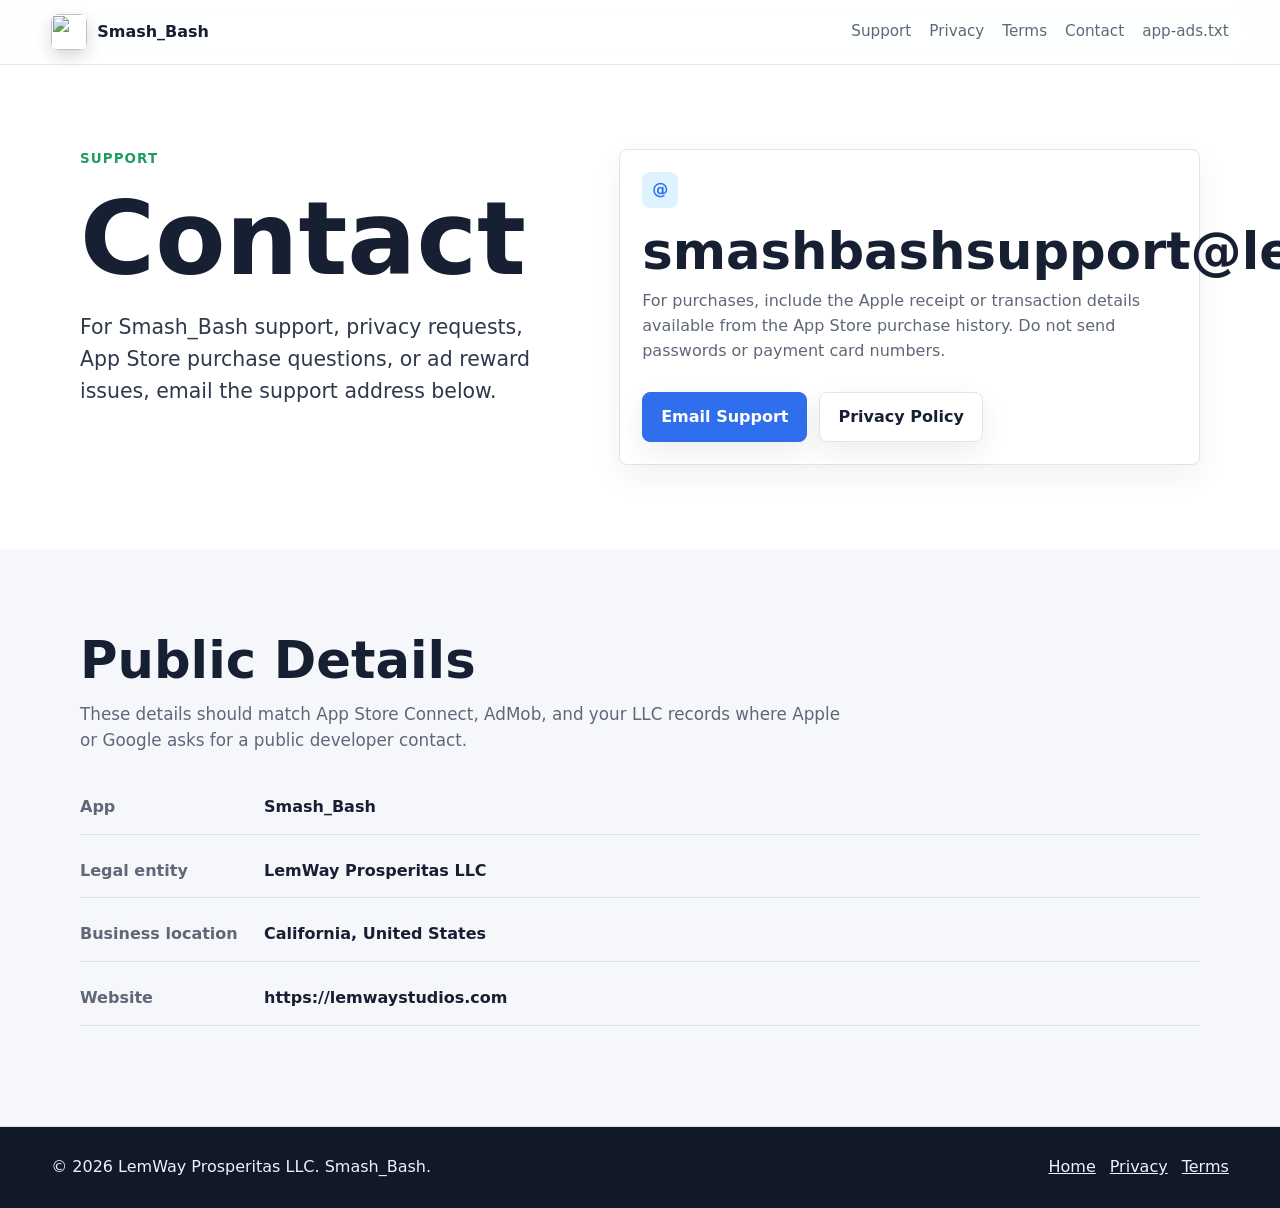
==== contact.html @ 6eeed698 "Add files via upload" ====
<!doctype html>
<html lang="en">
<head>
  <meta charset="utf-8">
  <meta name="viewport" content="width=device-width, initial-scale=1">
  <title>Contact | Smash_Bash</title>
  <meta name="description" content="Contact support for Smash_Bash.">
  <link rel="icon" href="assets/smash-bash-icon.png">
  <link rel="stylesheet" href="styles.css">
</head>
<body>
  <header class="site-header">
    <a class="brand" href="index.html">
      <img src="assets/smash-bash-icon.png" alt="">
      <span>Smash_Bash</span>
    </a>
    <nav class="nav" aria-label="Main navigation">
      <a href="index.html#support">Support</a>
      <a href="privacy.html">Privacy</a>
      <a href="terms.html">Terms</a>
      <a href="contact.html">Contact</a>
      <a href="app-ads.txt">app-ads.txt</a>
    </nav>
  </header>

  <main>
    <section class="section white">
      <div class="section-inner split">
        <div>
          <p class="eyebrow">Support</p>
          <h1>Contact</h1>
          <p class="lead">For Smash_Bash support, privacy requests, App Store purchase questions, or ad reward issues, email the support address below.</p>
        </div>
        <div class="card">
          <span class="badge blue">@</span>
          <h2>smashbashsupport@lemwaystudios.com</h2>
          <p>For purchases, include the Apple receipt or transaction details available from the App Store purchase history. Do not send passwords or payment card numbers.</p>
          <div class="actions">
            <a class="button primary" href="mailto:smashbashsupport@lemwaystudios.com?subject=Smash_Bash%20Support">Email Support</a>
            <a class="button" href="privacy.html">Privacy Policy</a>
          </div>
        </div>
      </div>
    </section>

    <section class="section">
      <div class="section-inner">
        <div class="section-head">
          <h2>Public Details</h2>
          <p>These details should match App Store Connect, AdMob, and your LLC records where Apple or Google asks for a public developer contact.</p>
        </div>
        <dl class="facts">
          <div class="fact-row">
            <dt>App</dt>
            <dd>Smash_Bash</dd>
          </div>
          <div class="fact-row">
            <dt>Legal entity</dt>
            <dd>LemWay Prosperitas LLC</dd>
          </div>
          <div class="fact-row">
            <dt>Business location</dt>
            <dd>California, United States</dd>
          </div>
          <div class="fact-row">
            <dt>Website</dt>
            <dd>https://lemwaystudios.com</dd>
          </div>
        </dl>
      </div>
    </section>
  </main>

  <footer class="site-footer">
    <span>© 2026 LemWay Prosperitas LLC. Smash_Bash.</span>
    <div class="footer-links">
      <a href="index.html">Home</a>
      <a href="privacy.html">Privacy</a>
      <a href="terms.html">Terms</a>
    </div>
  </footer>
</body>
</html>
---- styles.css ----
:root {
  color-scheme: light;
  --ink: #172033;
  --muted: #5f6878;
  --line: #dfe5ee;
  --paper: #ffffff;
  --mist: #f5f7fb;
  --mint: #d7f3e5;
  --sky: #dff2ff;
  --coral: #ff7b72;
  --gold: #f7c948;
  --blue: #2f6fed;
  --green: #1f9d63;
  --shadow: 0 18px 50px rgba(23, 32, 51, 0.13);
}

* {
  box-sizing: border-box;
}

html {
  scroll-behavior: smooth;
}

body {
  margin: 0;
  font-family: Inter, ui-sans-serif, system-ui, -apple-system, BlinkMacSystemFont, "Segoe UI", sans-serif;
  color: var(--ink);
  background: var(--mist);
  line-height: 1.55;
}

a {
  color: inherit;
}

.site-header {
  position: sticky;
  top: 0;
  z-index: 20;
  display: flex;
  align-items: center;
  justify-content: space-between;
  gap: 24px;
  padding: 14px clamp(18px, 4vw, 56px);
  background: rgba(255, 255, 255, 0.9);
  border-bottom: 1px solid rgba(223, 229, 238, 0.8);
  backdrop-filter: blur(18px);
}

.brand {
  display: inline-flex;
  align-items: center;
  gap: 10px;
  font-weight: 800;
  text-decoration: none;
}

.brand img {
  width: 36px;
  height: 36px;
  border-radius: 8px;
  box-shadow: 0 6px 16px rgba(23, 32, 51, 0.18);
}

.nav {
  display: flex;
  align-items: center;
  gap: 18px;
  color: var(--muted);
  font-size: 0.95rem;
}

.nav a {
  text-decoration: none;
}

.nav a:hover {
  color: var(--ink);
}

.hero {
  min-height: min(760px, calc(100vh - 66px));
  display: grid;
  grid-template-columns: minmax(0, 1fr) minmax(320px, 560px);
  align-items: center;
  gap: clamp(28px, 5vw, 72px);
  padding: clamp(40px, 7vw, 92px) clamp(18px, 4vw, 56px) 40px;
  background:
    linear-gradient(132deg, rgba(215, 243, 229, 0.95), rgba(223, 242, 255, 0.86) 54%, rgba(255, 255, 255, 0.9)),
    var(--mist);
}

.hero-copy {
  max-width: 740px;
}

.eyebrow {
  margin: 0 0 14px;
  color: var(--green);
  font-size: 0.84rem;
  font-weight: 800;
  letter-spacing: 0.08em;
  text-transform: uppercase;
}

h1,
h2,
h3 {
  margin: 0;
  line-height: 1.08;
}

h1 {
  max-width: 11ch;
  font-size: clamp(3.4rem, 8vw, 7.2rem);
}

h2 {
  font-size: clamp(2rem, 4vw, 3.35rem);
}

h3 {
  font-size: 1.12rem;
}

p {
  margin: 0;
}

.lead {
  max-width: 680px;
  margin-top: 18px;
  color: #2f394d;
  font-size: clamp(1.05rem, 2vw, 1.28rem);
}

.actions {
  display: flex;
  flex-wrap: wrap;
  gap: 12px;
  margin-top: 28px;
}

.button {
  min-height: 46px;
  display: inline-flex;
  align-items: center;
  justify-content: center;
  gap: 9px;
  padding: 12px 18px;
  border: 1px solid var(--line);
  border-radius: 8px;
  background: var(--paper);
  color: var(--ink);
  font-weight: 800;
  text-decoration: none;
  box-shadow: 0 10px 26px rgba(23, 32, 51, 0.08);
}

.button.primary {
  border-color: var(--blue);
  background: var(--blue);
  color: #fff;
}

.hero-art {
  width: min(100%, 560px);
  justify-self: center;
}

.hero-art img {
  width: 100%;
  display: block;
  border: 10px solid rgba(255, 255, 255, 0.82);
  border-radius: 8px;
  box-shadow: var(--shadow);
}

.hero-hint {
  display: grid;
  grid-template-columns: repeat(3, minmax(0, 1fr));
  gap: 12px;
  margin-top: 24px;
}

.stat {
  min-height: 88px;
  padding: 14px;
  border: 1px solid rgba(223, 229, 238, 0.84);
  border-radius: 8px;
  background: rgba(255, 255, 255, 0.68);
}

.stat strong {
  display: block;
  font-size: 1.3rem;
}

.stat span {
  display: block;
  margin-top: 3px;
  color: var(--muted);
  font-size: 0.9rem;
}

.section {
  padding: clamp(46px, 7vw, 84px) clamp(18px, 4vw, 56px);
}

.section.white {
  background: var(--paper);
}

.section-inner {
  max-width: 1120px;
  margin: 0 auto;
}

.section-head {
  max-width: 760px;
  margin-bottom: 28px;
}

.section-head p {
  margin-top: 12px;
  color: var(--muted);
  font-size: 1.05rem;
}

.grid {
  display: grid;
  grid-template-columns: repeat(3, minmax(0, 1fr));
  gap: 16px;
}

.card {
  min-height: 184px;
  padding: 22px;
  border: 1px solid var(--line);
  border-radius: 8px;
  background: var(--paper);
  box-shadow: 0 12px 30px rgba(23, 32, 51, 0.06);
}

.card p {
  margin-top: 10px;
  color: var(--muted);
}

.badge {
  display: inline-flex;
  align-items: center;
  justify-content: center;
  width: 36px;
  height: 36px;
  margin-bottom: 16px;
  border-radius: 8px;
  background: var(--mint);
  color: var(--green);
  font-weight: 900;
}

.badge.blue {
  background: var(--sky);
  color: var(--blue);
}

.badge.gold {
  background: #fff2bf;
  color: #9c6b00;
}

.split {
  display: grid;
  grid-template-columns: minmax(0, 0.9fr) minmax(0, 1.1fr);
  gap: clamp(24px, 5vw, 64px);
  align-items: start;
}

.facts {
  display: grid;
  gap: 10px;
}

.fact-row {
  display: grid;
  grid-template-columns: 170px minmax(0, 1fr);
  gap: 14px;
  padding: 14px 0;
  border-bottom: 1px solid var(--line);
}

.fact-row dt {
  color: var(--muted);
  font-weight: 700;
}

.fact-row dd {
  margin: 0;
  font-weight: 700;
}

.notice {
  margin-top: 22px;
  padding: 18px;
  border-left: 4px solid var(--coral);
  background: #fff5f4;
  color: #5b2b26;
}

.doc {
  max-width: 920px;
  margin: 0 auto;
  padding: clamp(34px, 6vw, 72px) clamp(18px, 4vw, 56px);
  background: var(--paper);
}

.doc h1 {
  max-width: none;
  font-size: clamp(2.4rem, 6vw, 4.7rem);
}

.doc .meta {
  margin-top: 12px;
  color: var(--muted);
}

.doc-section {
  padding: 26px 0;
  border-bottom: 1px solid var(--line);
}

.doc-section p {
  margin-top: 10px;
  color: #384255;
}

.site-footer {
  display: flex;
  flex-wrap: wrap;
  justify-content: space-between;
  gap: 18px;
  padding: 28px clamp(18px, 4vw, 56px);
  border-top: 1px solid var(--line);
  background: #111827;
  color: #edf2f7;
}

.site-footer a {
  color: #edf2f7;
}

.footer-links {
  display: flex;
  flex-wrap: wrap;
  gap: 14px;
}

@media (max-width: 880px) {
  .site-header {
    align-items: flex-start;
    flex-direction: column;
    gap: 12px;
  }

  .nav {
    width: 100%;
    overflow-x: auto;
    padding-bottom: 2px;
  }

  .hero {
    grid-template-columns: 1fr;
    min-height: auto;
  }

  .hero-art {
    width: min(100%, 460px);
  }

  .grid,
  .split {
    grid-template-columns: 1fr;
  }
}

@media (max-width: 560px) {
  .hero-hint {
    grid-template-columns: 1fr;
  }

  .fact-row {
    grid-template-columns: 1fr;
    gap: 4px;
  }

  .button {
    width: 100%;
  }
}
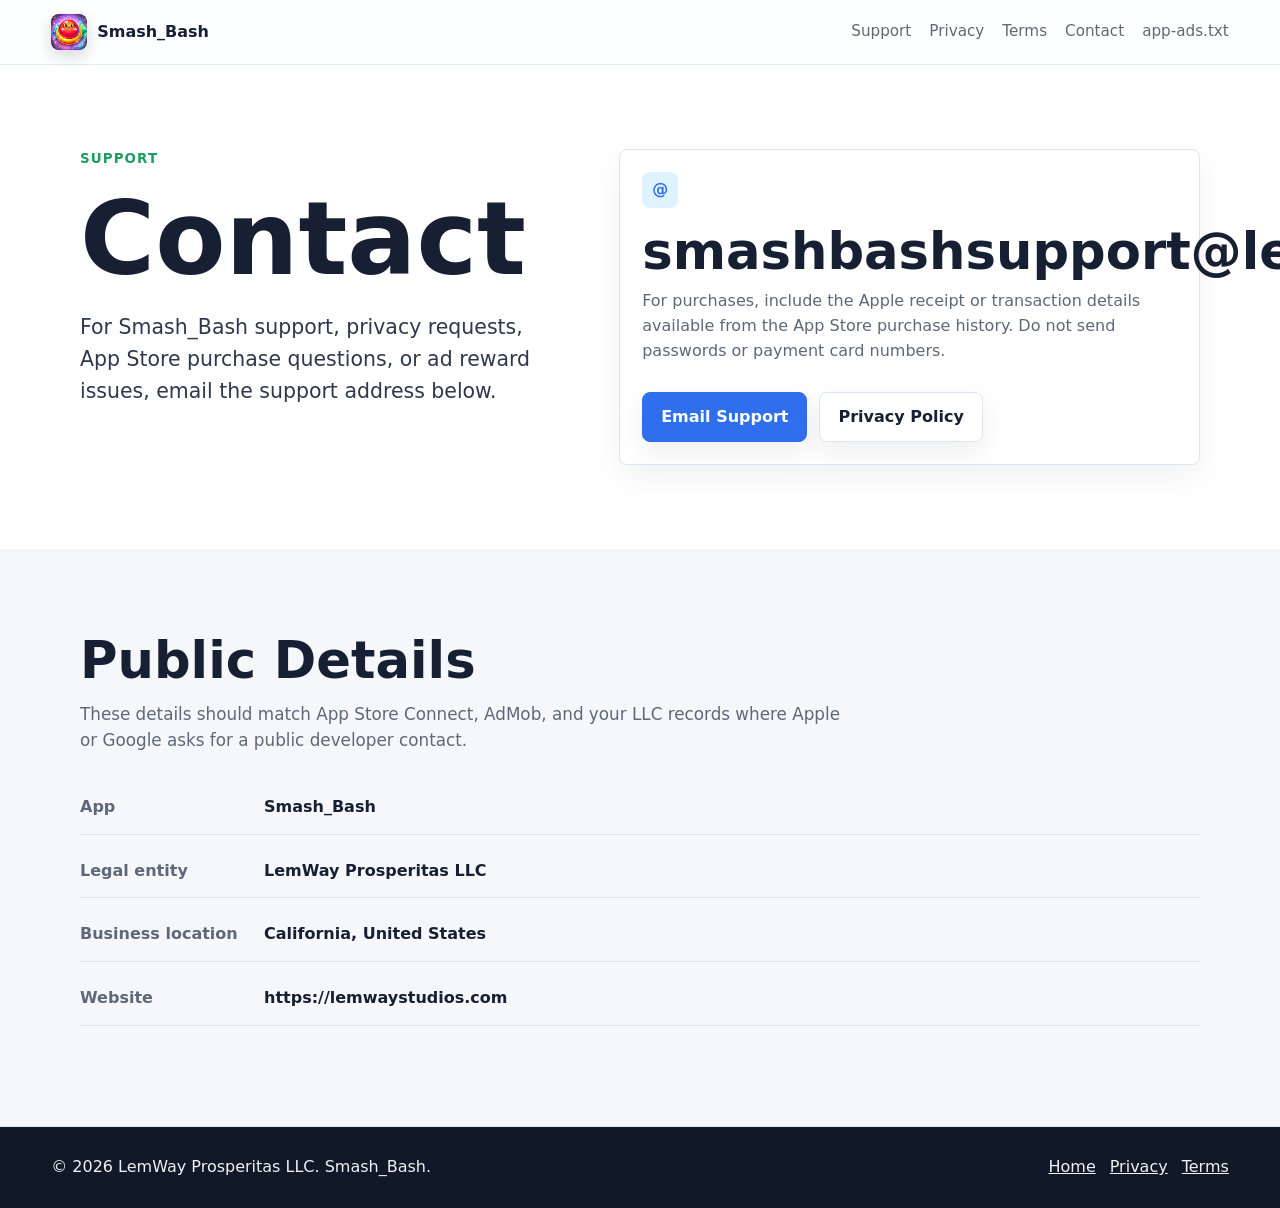
==== commit 48e806d7: "updated files" ====
--- a/contact.html
+++ b/contact.html
@@ -5,13 +5,13 @@
   <meta name="viewport" content="width=device-width, initial-scale=1">
   <title>Contact | Smash_Bash</title>
   <meta name="description" content="Contact support for Smash_Bash.">
-  <link rel="icon" href="assets/smash-bash-icon.png">
+  <link rel="icon" href="smash-bash-icon.png">
   <link rel="stylesheet" href="styles.css">
 </head>
 <body>
   <header class="site-header">
     <a class="brand" href="index.html">
-      <img src="assets/smash-bash-icon.png" alt="">
+      <img src="smash-bash-icon.png" alt="">
       <span>Smash_Bash</span>
     </a>
     <nav class="nav" aria-label="Main navigation">
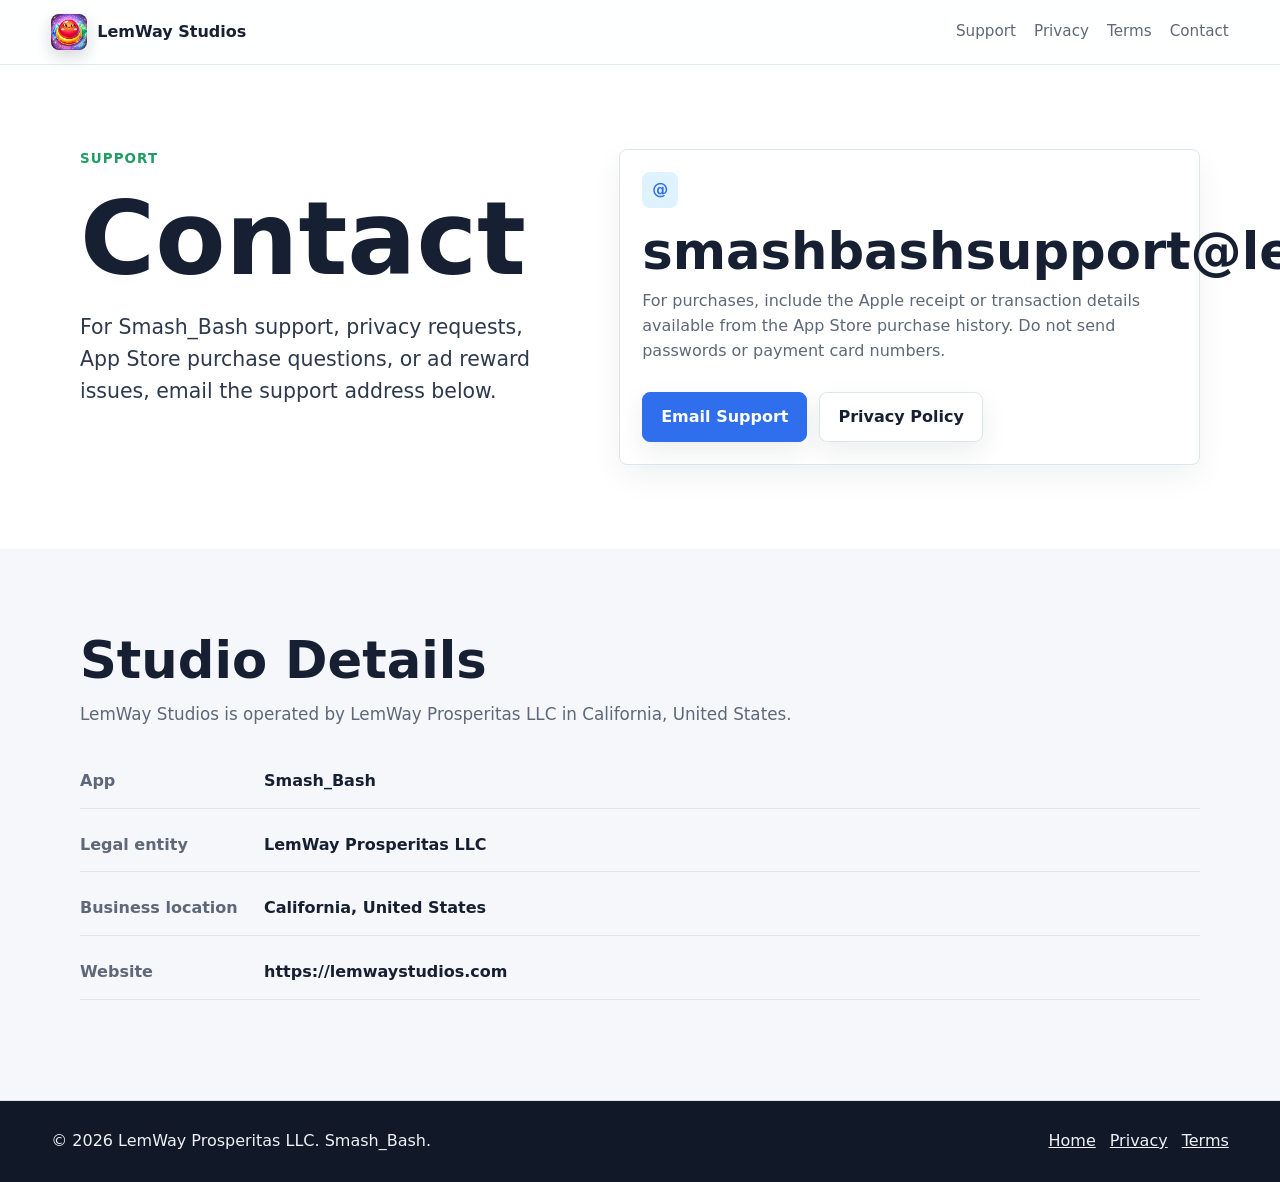
==== commit 9100b49f: "Clean up public website copy" ====
--- a/contact.html
+++ b/contact.html
@@ -12,14 +12,13 @@
   <header class="site-header">
     <a class="brand" href="index.html">
       <img src="smash-bash-icon.png" alt="">
-      <span>Smash_Bash</span>
+      <span>LemWay Studios</span>
     </a>
     <nav class="nav" aria-label="Main navigation">
       <a href="index.html#support">Support</a>
       <a href="privacy.html">Privacy</a>
       <a href="terms.html">Terms</a>
       <a href="contact.html">Contact</a>
-      <a href="app-ads.txt">app-ads.txt</a>
     </nav>
   </header>
 
@@ -46,8 +45,8 @@
     <section class="section">
       <div class="section-inner">
         <div class="section-head">
-          <h2>Public Details</h2>
-          <p>These details should match App Store Connect, AdMob, and your LLC records where Apple or Google asks for a public developer contact.</p>
+          <h2>Studio Details</h2>
+          <p>LemWay Studios is operated by LemWay Prosperitas LLC in California, United States.</p>
         </div>
         <dl class="facts">
           <div class="fact-row">
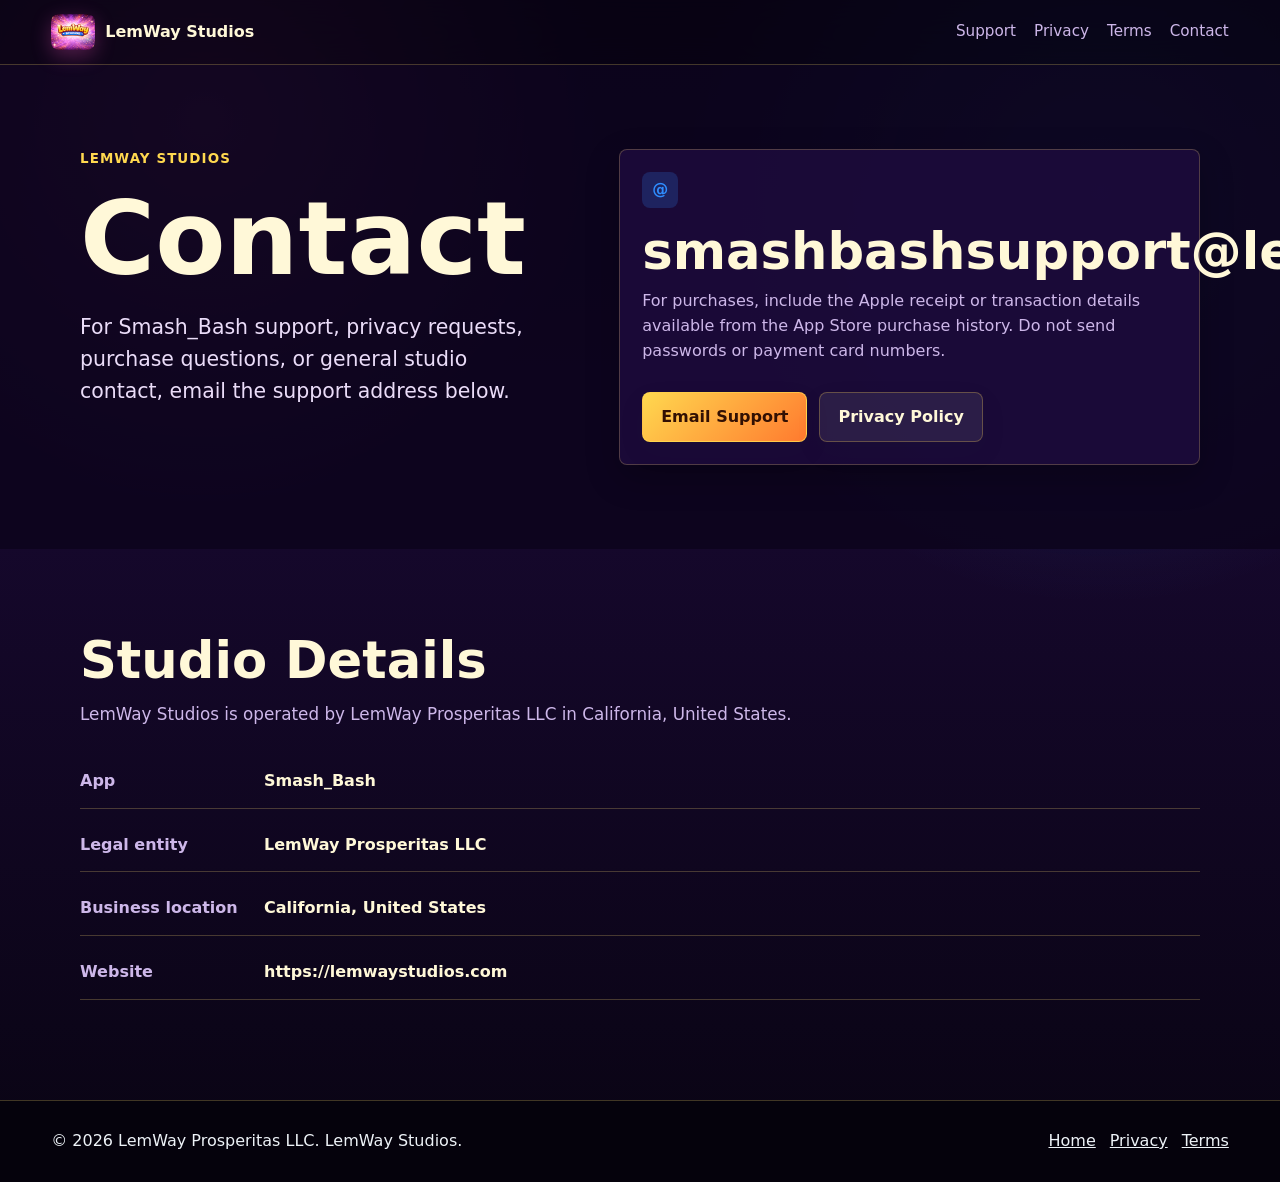
==== commit d8c69044: "Refocus site on LemWay Studios" ====
--- a/contact.html
+++ b/contact.html
@@ -3,15 +3,15 @@
 <head>
   <meta charset="utf-8">
   <meta name="viewport" content="width=device-width, initial-scale=1">
-  <title>Contact | Smash_Bash</title>
-  <meta name="description" content="Contact support for Smash_Bash.">
+  <title>Contact | LemWay Studios</title>
+  <meta name="description" content="Contact LemWay Studios for Smash_Bash support, privacy requests, and purchase questions.">
   <link rel="icon" href="smash-bash-icon.png">
   <link rel="stylesheet" href="styles.css">
 </head>
 <body>
   <header class="site-header">
     <a class="brand" href="index.html">
-      <img src="smash-bash-icon.png" alt="">
+      <img src="smash-bash-splash.png" alt="">
       <span>LemWay Studios</span>
     </a>
     <nav class="nav" aria-label="Main navigation">
@@ -26,9 +26,9 @@
     <section class="section white">
       <div class="section-inner split">
         <div>
-          <p class="eyebrow">Support</p>
+          <p class="eyebrow">LemWay Studios</p>
           <h1>Contact</h1>
-          <p class="lead">For Smash_Bash support, privacy requests, App Store purchase questions, or ad reward issues, email the support address below.</p>
+          <p class="lead">For Smash_Bash support, privacy requests, purchase questions, or general studio contact, email the support address below.</p>
         </div>
         <div class="card">
           <span class="badge blue">@</span>
@@ -71,7 +71,7 @@
   </main>
 
   <footer class="site-footer">
-    <span>© 2026 LemWay Prosperitas LLC. Smash_Bash.</span>
+    <span>© 2026 LemWay Prosperitas LLC. LemWay Studios.</span>
     <div class="footer-links">
       <a href="index.html">Home</a>
       <a href="privacy.html">Privacy</a>
--- a/styles.css
+++ b/styles.css
@@ -1,17 +1,17 @@
 :root {
   color-scheme: light;
-  --ink: #172033;
-  --muted: #5f6878;
-  --line: #dfe5ee;
-  --paper: #ffffff;
-  --mist: #f5f7fb;
-  --mint: #d7f3e5;
-  --sky: #dff2ff;
-  --coral: #ff7b72;
-  --gold: #f7c948;
-  --blue: #2f6fed;
-  --green: #1f9d63;
-  --shadow: 0 18px 50px rgba(23, 32, 51, 0.13);
+  --ink: #fff8d8;
+  --muted: #cdb7e9;
+  --line: rgba(255, 219, 116, 0.24);
+  --paper: #160a32;
+  --mist: #080313;
+  --panel: rgba(31, 12, 63, 0.78);
+  --pink: #ff5fc8;
+  --gold: #ffd84f;
+  --orange: #ff7a2f;
+  --blue: #2f8dff;
+  --violet: #8b4cff;
+  --shadow: 0 24px 70px rgba(0, 0, 0, 0.42);
 }
 
 * {
@@ -26,7 +26,10 @@
   margin: 0;
   font-family: Inter, ui-sans-serif, system-ui, -apple-system, BlinkMacSystemFont, "Segoe UI", sans-serif;
   color: var(--ink);
-  background: var(--mist);
+  background:
+    radial-gradient(circle at 16% 10%, rgba(255, 95, 200, 0.24), transparent 26%),
+    radial-gradient(circle at 86% 16%, rgba(47, 141, 255, 0.22), transparent 28%),
+    linear-gradient(180deg, #0b031a, #16082d 42%, #090413);
   line-height: 1.55;
 }
 
@@ -43,8 +46,8 @@
   justify-content: space-between;
   gap: 24px;
   padding: 14px clamp(18px, 4vw, 56px);
-  background: rgba(255, 255, 255, 0.9);
-  border-bottom: 1px solid rgba(223, 229, 238, 0.8);
+  background: rgba(8, 3, 19, 0.82);
+  border-bottom: 1px solid var(--line);
   backdrop-filter: blur(18px);
 }
 
@@ -57,10 +60,11 @@
 }
 
 .brand img {
-  width: 36px;
+  width: 44px;
   height: 36px;
   border-radius: 8px;
-  box-shadow: 0 6px 16px rgba(23, 32, 51, 0.18);
+  object-fit: cover;
+  box-shadow: 0 6px 20px rgba(255, 95, 200, 0.28);
 }
 
 .nav {
@@ -76,19 +80,20 @@
 }
 
 .nav a:hover {
-  color: var(--ink);
+  color: var(--gold);
 }
 
 .hero {
-  min-height: min(760px, calc(100vh - 66px));
+  min-height: min(780px, calc(100vh - 66px));
   display: grid;
   grid-template-columns: minmax(0, 1fr) minmax(320px, 560px);
   align-items: center;
   gap: clamp(28px, 5vw, 72px);
   padding: clamp(40px, 7vw, 92px) clamp(18px, 4vw, 56px) 40px;
   background:
-    linear-gradient(132deg, rgba(215, 243, 229, 0.95), rgba(223, 242, 255, 0.86) 54%, rgba(255, 255, 255, 0.9)),
-    var(--mist);
+    radial-gradient(circle at 50% 42%, rgba(255, 216, 79, 0.28), transparent 22%),
+    radial-gradient(circle at 82% 18%, rgba(255, 95, 200, 0.26), transparent 32%),
+    linear-gradient(132deg, rgba(14, 4, 35, 0.98), rgba(37, 10, 79, 0.96) 52%, rgba(7, 3, 19, 1));
 }
 
 .hero-copy {
@@ -97,7 +102,7 @@
 
 .eyebrow {
   margin: 0 0 14px;
-  color: var(--green);
+  color: var(--gold);
   font-size: 0.84rem;
   font-weight: 800;
   letter-spacing: 0.08em;
@@ -112,7 +117,7 @@
 }
 
 h1 {
-  max-width: 11ch;
+  max-width: 12ch;
   font-size: clamp(3.4rem, 8vw, 7.2rem);
 }
 
@@ -131,7 +136,7 @@
 .lead {
   max-width: 680px;
   margin-top: 18px;
-  color: #2f394d;
+  color: #eadcf8;
   font-size: clamp(1.05rem, 2vw, 1.28rem);
 }
 
@@ -149,30 +154,37 @@
   justify-content: center;
   gap: 9px;
   padding: 12px 18px;
-  border: 1px solid var(--line);
-  border-radius: 8px;
-  background: var(--paper);
+  border: 1px solid rgba(255, 216, 79, 0.28);
+  border-radius: 8px;
+  background: rgba(255, 255, 255, 0.08);
   color: var(--ink);
   font-weight: 800;
   text-decoration: none;
   box-shadow: 0 10px 26px rgba(23, 32, 51, 0.08);
+  transition: transform 160ms ease, box-shadow 160ms ease, border-color 160ms ease;
+}
+
+.button:hover {
+  transform: translateY(-1px);
+  border-color: rgba(255, 216, 79, 0.58);
+  box-shadow: 0 14px 30px rgba(255, 95, 200, 0.18);
 }
 
 .button.primary {
-  border-color: var(--blue);
-  background: var(--blue);
-  color: #fff;
+  border-color: rgba(255, 216, 79, 0.74);
+  background: linear-gradient(135deg, var(--gold), var(--orange));
+  color: #321003;
 }
 
 .hero-art {
-  width: min(100%, 560px);
+  width: min(100%, 620px);
   justify-self: center;
 }
 
 .hero-art img {
   width: 100%;
   display: block;
-  border: 10px solid rgba(255, 255, 255, 0.82);
+  border: 1px solid rgba(255, 216, 79, 0.28);
   border-radius: 8px;
   box-shadow: var(--shadow);
 }
@@ -187,9 +199,10 @@
 .stat {
   min-height: 88px;
   padding: 14px;
-  border: 1px solid rgba(223, 229, 238, 0.84);
-  border-radius: 8px;
-  background: rgba(255, 255, 255, 0.68);
+  border: 1px solid rgba(255, 216, 79, 0.24);
+  border-radius: 8px;
+  background: rgba(255, 255, 255, 0.08);
+  backdrop-filter: blur(10px);
 }
 
 .stat strong {
@@ -209,7 +222,7 @@
 }
 
 .section.white {
-  background: var(--paper);
+  background: rgba(12, 4, 28, 0.86);
 }
 
 .section-inner {
@@ -239,8 +252,14 @@
   padding: 22px;
   border: 1px solid var(--line);
   border-radius: 8px;
-  background: var(--paper);
-  box-shadow: 0 12px 30px rgba(23, 32, 51, 0.06);
+  background: var(--panel);
+  box-shadow: 0 12px 34px rgba(0, 0, 0, 0.24);
+  transition: transform 160ms ease, box-shadow 160ms ease;
+}
+
+.card:hover {
+  transform: translateY(-2px);
+  box-shadow: 0 18px 42px rgba(255, 95, 200, 0.16);
 }
 
 .card p {
@@ -256,19 +275,55 @@
   height: 36px;
   margin-bottom: 16px;
   border-radius: 8px;
-  background: var(--mint);
-  color: var(--green);
+  background: rgba(255, 216, 79, 0.18);
+  color: var(--gold);
   font-weight: 900;
 }
 
 .badge.blue {
-  background: var(--sky);
+  background: rgba(47, 141, 255, 0.2);
   color: var(--blue);
 }
 
 .badge.gold {
-  background: #fff2bf;
-  color: #9c6b00;
+  background: rgba(255, 95, 200, 0.18);
+  color: #ff9bdd;
+}
+
+.games-band {
+  background:
+    radial-gradient(circle at 18% 10%, rgba(255, 216, 79, 0.16), transparent 26%),
+    rgba(19, 7, 43, 0.9);
+}
+
+.game-card {
+  display: grid;
+  grid-template-columns: 92px minmax(0, 1fr);
+  gap: 18px;
+  align-items: center;
+  padding: 22px;
+  border: 1px solid var(--line);
+  border-radius: 8px;
+  background: rgba(255, 255, 255, 0.08);
+  box-shadow: var(--shadow);
+}
+
+.game-card img {
+  width: 92px;
+  height: 92px;
+  border-radius: 8px;
+  object-fit: cover;
+}
+
+.game-card p {
+  margin-top: 8px;
+  color: var(--muted);
+}
+
+.studio-band {
+  background:
+    linear-gradient(180deg, rgba(15, 5, 35, 0.92), rgba(8, 3, 19, 1)),
+    var(--mist);
 }
 
 .split {
@@ -313,7 +368,8 @@
   max-width: 920px;
   margin: 0 auto;
   padding: clamp(34px, 6vw, 72px) clamp(18px, 4vw, 56px);
-  background: var(--paper);
+  background: #ffffff;
+  color: #172033;
 }
 
 .doc h1 {
@@ -323,7 +379,7 @@
 
 .doc .meta {
   margin-top: 12px;
-  color: var(--muted);
+  color: #5f6878;
 }
 
 .doc-section {
@@ -343,7 +399,7 @@
   gap: 18px;
   padding: 28px clamp(18px, 4vw, 56px);
   border-top: 1px solid var(--line);
-  background: #111827;
+  background: #05020c;
   color: #edf2f7;
 }
 
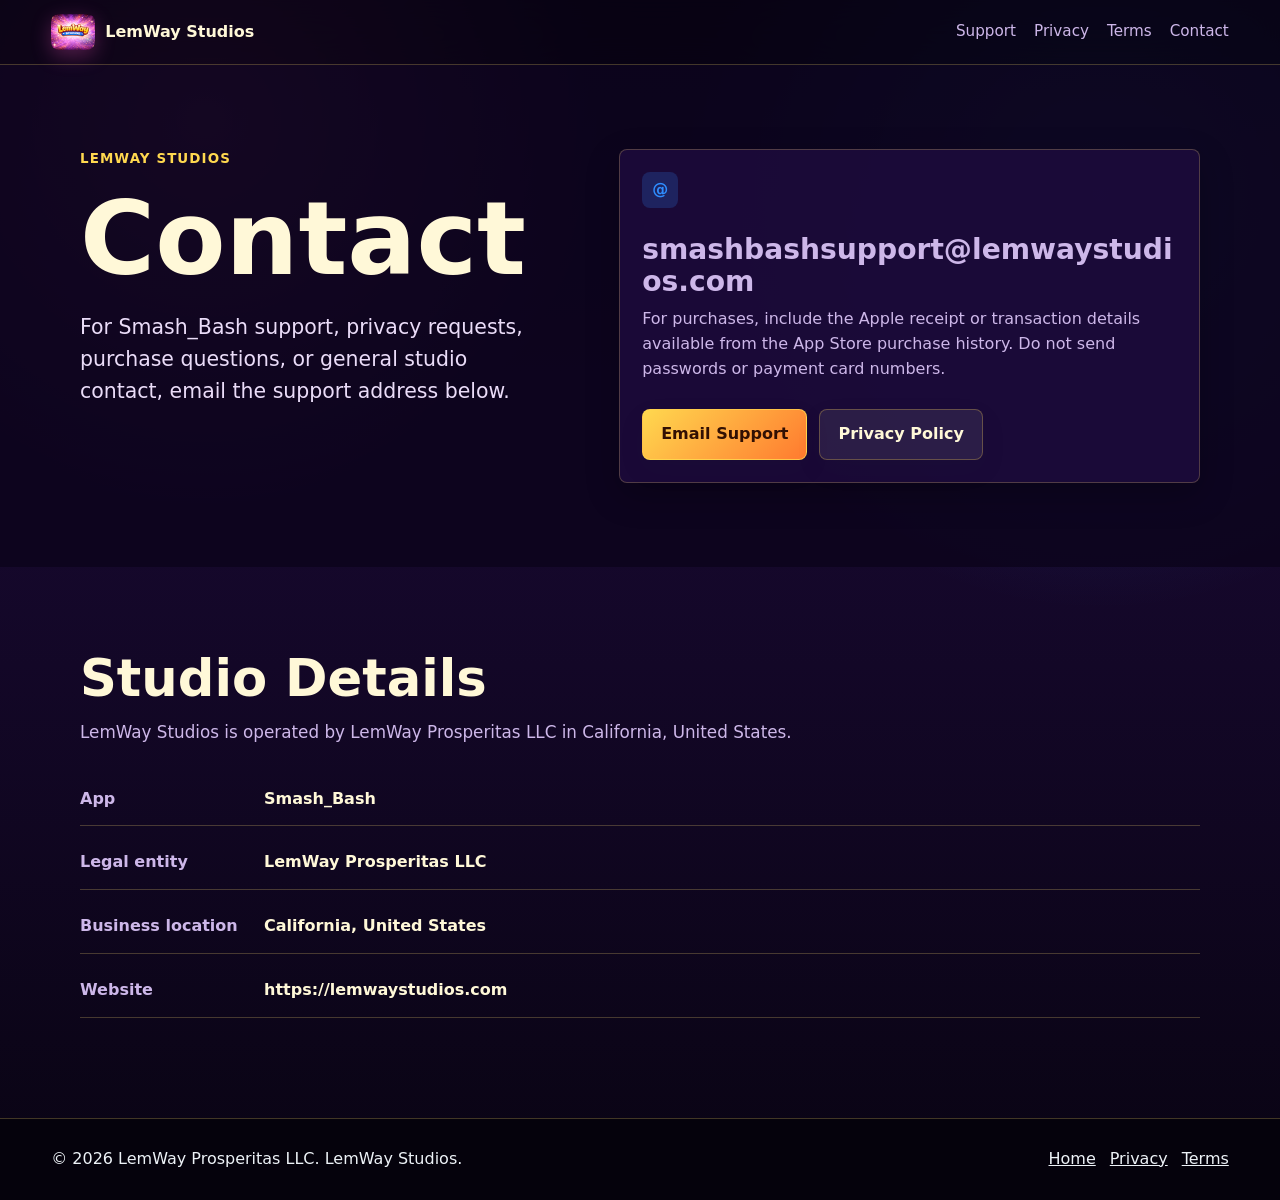
==== commit 78638573: "Fix contact email layout" ====
--- a/contact.html
+++ b/contact.html
@@ -32,7 +32,9 @@
         </div>
         <div class="card">
           <span class="badge blue">@</span>
-          <h2>smashbashsupport@lemwaystudios.com</h2>
+          <p class="support-email">
+            <a href="mailto:smashbashsupport@lemwaystudios.com">smashbashsupport@lemwaystudios.com</a>
+          </p>
           <p>For purchases, include the Apple receipt or transaction details available from the App Store purchase history. Do not send passwords or payment card numbers.</p>
           <div class="actions">
             <a class="button primary" href="mailto:smashbashsupport@lemwaystudios.com?subject=Smash_Bash%20Support">Email Support</a>
--- a/styles.css
+++ b/styles.css
@@ -267,6 +267,23 @@
   color: var(--muted);
 }
 
+.support-email {
+  margin-top: 8px;
+  color: var(--ink);
+  font-size: clamp(1.35rem, 2.2vw, 2.25rem);
+  font-weight: 900;
+  line-height: 1.12;
+  overflow-wrap: anywhere;
+}
+
+.support-email a {
+  text-decoration: none;
+}
+
+.support-email a:hover {
+  color: var(--gold);
+}
+
 .badge {
   display: inline-flex;
   align-items: center;
